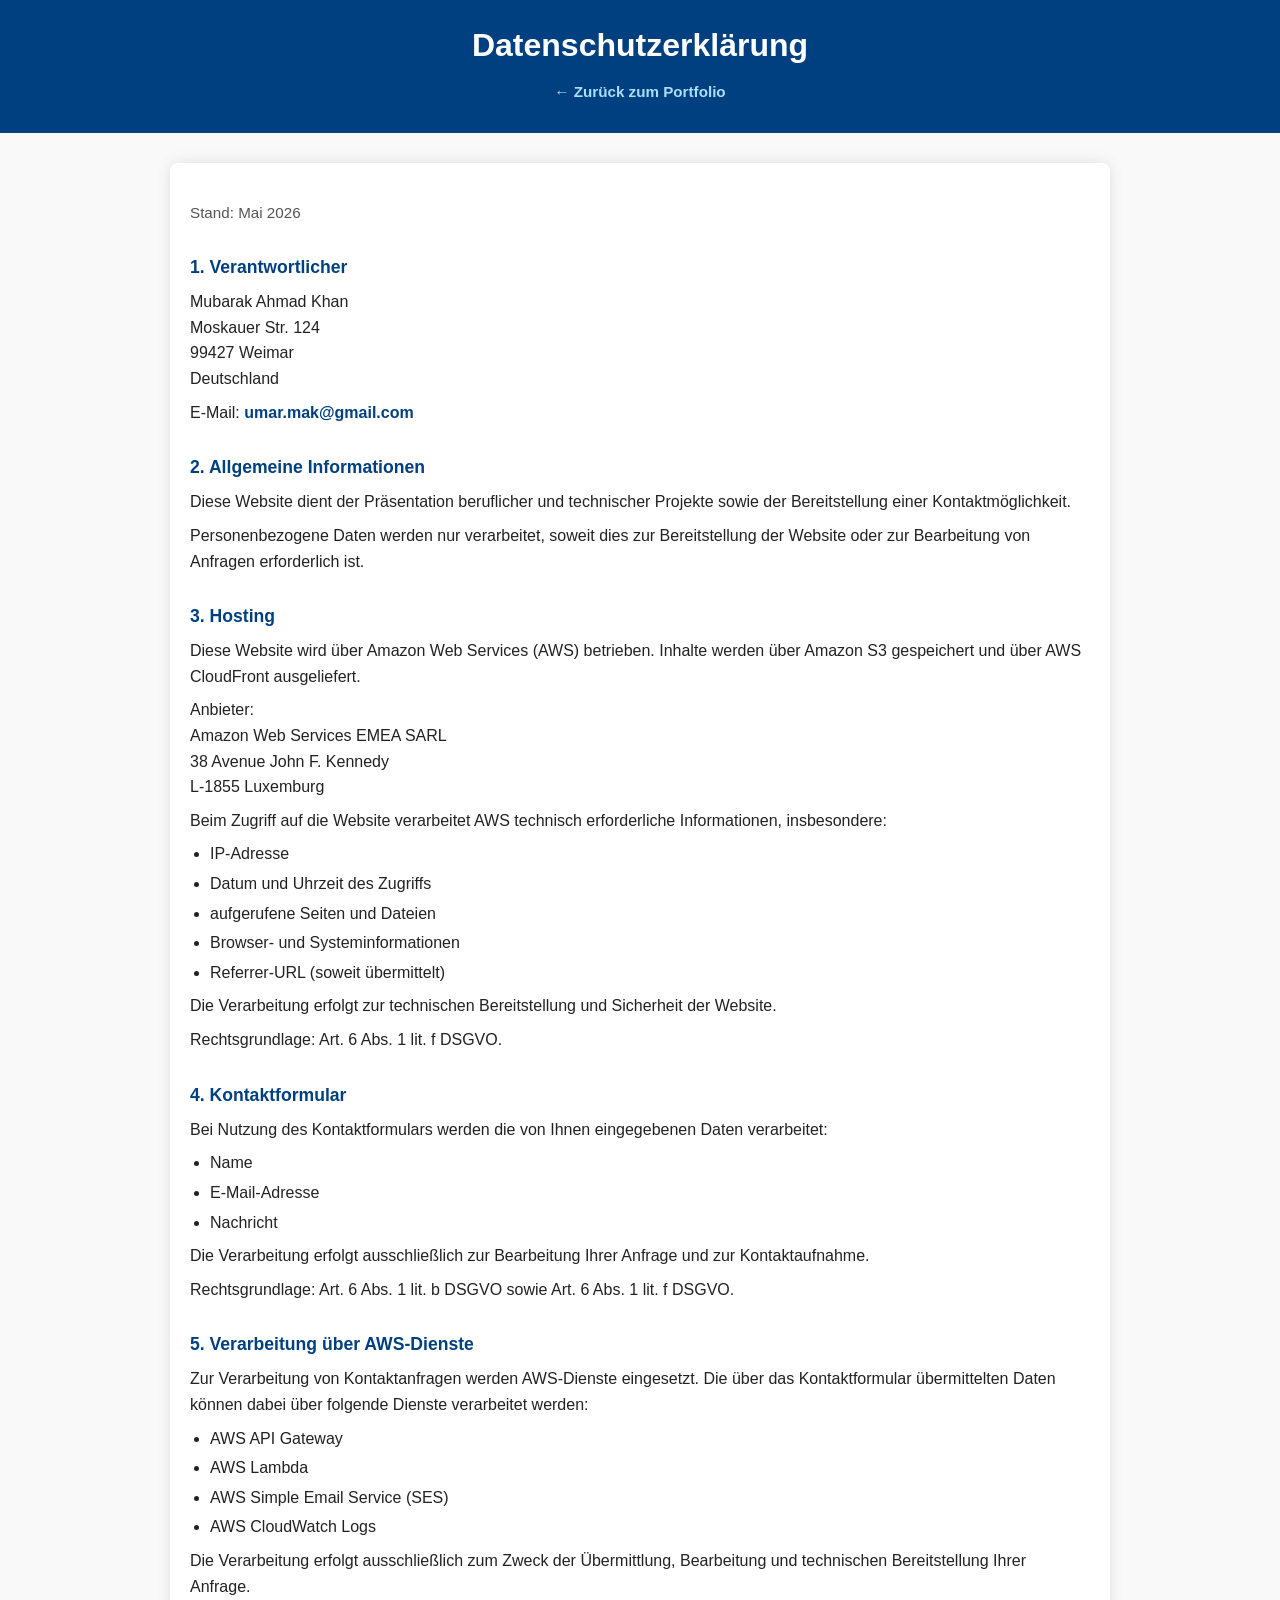
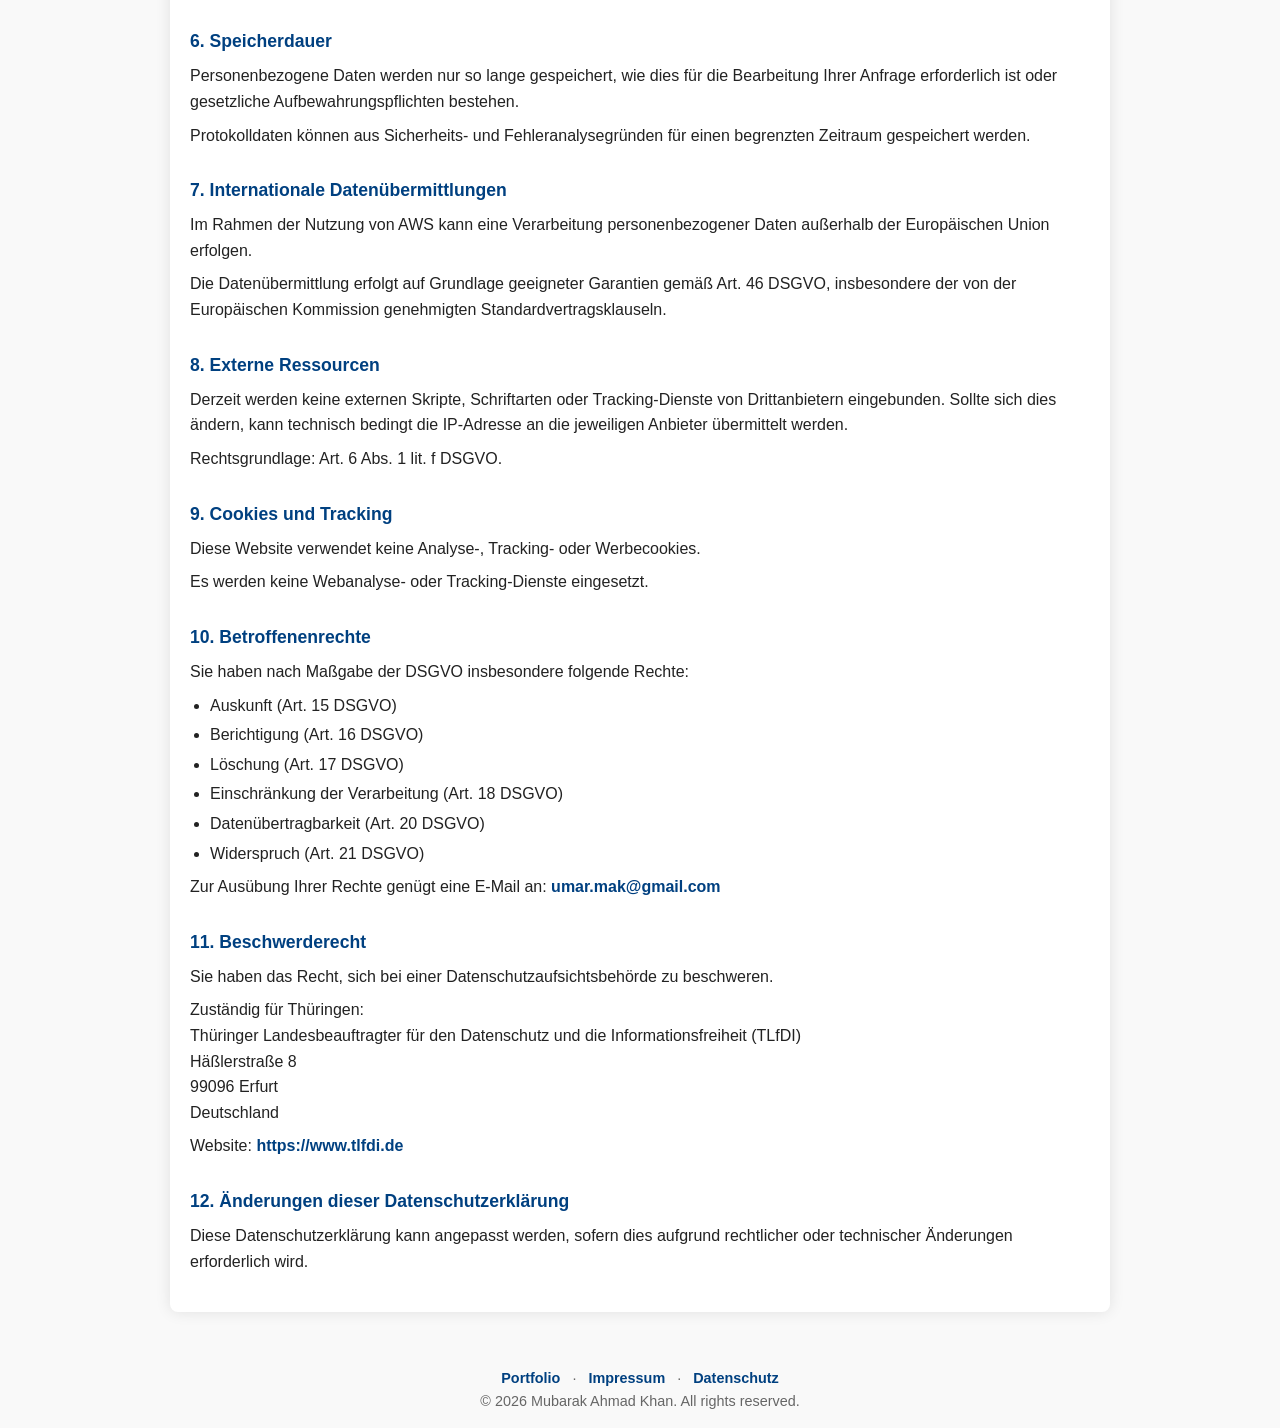
==== site-content/datenschutz.html @ 5f9b1f6d "Updated portfolio, impressum, datenschutz" ====
<!DOCTYPE html>
<html lang="de">

<head>
  <meta charset="UTF-8" />
  <meta name="viewport" content="width=device-width, initial-scale=1" />
  <title>Datenschutzerklärung | Mubarak Ahmad Khan</title>
  <style>
    body {
      margin: 0;
      padding: 0;
      font-family: 'Segoe UI', Tahoma, Geneva, Verdana, sans-serif;
      background: #f9f9f9;
      color: #222;
      line-height: 1.6;
    }

    header {
      background: #004080;
      color: white;
      padding: 20px;
      text-align: center;
    }

    header h1 {
      margin: 0;
      font-size: 2rem;
    }

    header a {
      color: #aaddff;
      text-decoration: none;
      font-size: 0.95rem;
    }

    header a:hover {
      text-decoration: underline;
    }

    main {
      max-width: 900px;
      margin: 30px auto;
      padding: 30px 20px;
      background: white;
      box-shadow: 0 0 15px rgba(0, 0, 0, 0.1);
      border-radius: 8px;
    }

    h2 {
      color: #004080;
      border-bottom: 2px solid #004080;
      padding-bottom: 6px;
      margin-top: 0;
    }

    h3 {
      color: #004080;
      margin-top: 28px;
      margin-bottom: 8px;
      font-size: 1.1rem;
    }

    p {
      margin: 8px 0;
    }

    ul {
      padding-left: 20px;
      margin: 8px 0;
    }

    li {
      margin-bottom: 4px;
    }

    a {
      color: #004080;
      text-decoration: none;
      font-weight: 600;
    }

    a:hover {
      text-decoration: underline;
    }

    .meta {
      color: #555;
      font-size: 0.95rem;
      margin-bottom: 24px;
    }

    footer {
      text-align: center;
      padding: 15px;
      color: #666;
      font-size: 0.9rem;
      margin-top: 40px;
    }

    footer a {
      color: #004080;
      text-decoration: none;
      margin: 0 8px;
    }

    footer a:hover {
      text-decoration: underline;
    }
  </style>
</head>

<body>
  <header>
    <h1>Datenschutzerklärung</h1>
    <p><a href="index.html">&larr; Zurück zum Portfolio</a></p>
  </header>

  <main>
    <p class="meta">Stand: Mai 2026</p>

    <h3>1. Verantwortlicher</h3>
    <p>
      Mubarak Ahmad Khan<br />
      Moskauer Str. 124<br />
      99427 Weimar<br />
      Deutschland
    </p>
    <p>E-Mail: <a href="mailto:umar.mak@gmail.com">umar.mak@gmail.com</a></p>

    <h3>2. Allgemeine Informationen</h3>
    <p>
      Diese Website dient der Präsentation beruflicher und technischer Projekte sowie der Bereitstellung einer
      Kontaktmöglichkeit.
    </p>
    <p>
      Personenbezogene Daten werden nur verarbeitet, soweit dies zur Bereitstellung der Website oder zur Bearbeitung von
      Anfragen erforderlich ist.
    </p>

    <h3>3. Hosting</h3>
    <p>
      Diese Website wird über Amazon Web Services (AWS) betrieben. Inhalte werden über Amazon S3 gespeichert und über
      AWS CloudFront ausgeliefert.
    </p>
    <p>
      Anbieter:<br />
      Amazon Web Services EMEA SARL<br />
      38 Avenue John F. Kennedy<br />
      L-1855 Luxemburg
    </p>
    <p>Beim Zugriff auf die Website verarbeitet AWS technisch erforderliche Informationen, insbesondere:</p>
    <ul>
      <li>IP-Adresse</li>
      <li>Datum und Uhrzeit des Zugriffs</li>
      <li>aufgerufene Seiten und Dateien</li>
      <li>Browser- und Systeminformationen</li>
      <li>Referrer-URL (soweit übermittelt)</li>
    </ul>
    <p>Die Verarbeitung erfolgt zur technischen Bereitstellung und Sicherheit der Website.</p>
    <p>Rechtsgrundlage: Art. 6 Abs. 1 lit. f DSGVO.</p>

    <h3>4. Kontaktformular</h3>
    <p>Bei Nutzung des Kontaktformulars werden die von Ihnen eingegebenen Daten verarbeitet:</p>
    <ul>
      <li>Name</li>
      <li>E-Mail-Adresse</li>
      <li>Nachricht</li>
    </ul>
    <p>
      Die Verarbeitung erfolgt ausschließlich zur Bearbeitung Ihrer Anfrage und zur Kontaktaufnahme.
    </p>
    <p>Rechtsgrundlage: Art. 6 Abs. 1 lit. b DSGVO sowie Art. 6 Abs. 1 lit. f DSGVO.</p>

    <h3>5. Verarbeitung über AWS-Dienste</h3>
    <p>
      Zur Verarbeitung von Kontaktanfragen werden AWS-Dienste eingesetzt. Die über das Kontaktformular übermittelten
      Daten können dabei über folgende Dienste verarbeitet werden:
    </p>
    <ul>
      <li>AWS API Gateway</li>
      <li>AWS Lambda</li>
      <li>AWS Simple Email Service (SES)</li>
      <li>AWS CloudWatch Logs</li>
    </ul>
    <p>
      Die Verarbeitung erfolgt ausschließlich zum Zweck der Übermittlung, Bearbeitung und technischen Bereitstellung
      Ihrer Anfrage.
    </p>

    <h3>6. Speicherdauer</h3>
    <p>
      Personenbezogene Daten werden nur so lange gespeichert, wie dies für die Bearbeitung Ihrer Anfrage erforderlich
      ist oder gesetzliche Aufbewahrungspflichten bestehen.
    </p>
    <p>
      Protokolldaten können aus Sicherheits- und Fehleranalysegründen für einen begrenzten Zeitraum gespeichert werden.
    </p>

    <h3>7. Internationale Datenübermittlungen</h3>
    <p>
      Im Rahmen der Nutzung von AWS kann eine Verarbeitung personenbezogener Daten außerhalb der Europäischen Union
      erfolgen.
    </p>
    <p>
      Die Datenübermittlung erfolgt auf Grundlage geeigneter Garantien gemäß Art. 46 DSGVO, insbesondere der von der
      Europäischen Kommission genehmigten Standardvertragsklauseln.
    </p>

    <h3>8. Externe Ressourcen</h3>
    <p>
      Derzeit werden keine externen Skripte, Schriftarten oder Tracking-Dienste von Drittanbietern eingebunden. Sollte
      sich dies ändern, kann technisch bedingt die IP-Adresse an die jeweiligen Anbieter übermittelt werden.
    </p>
    <p>Rechtsgrundlage: Art. 6 Abs. 1 lit. f DSGVO.</p>

    <h3>9. Cookies und Tracking</h3>
    <p>Diese Website verwendet keine Analyse-, Tracking- oder Werbecookies.</p>
    <p>Es werden keine Webanalyse- oder Tracking-Dienste eingesetzt.</p>

    <h3>10. Betroffenenrechte</h3>
    <p>Sie haben nach Maßgabe der DSGVO insbesondere folgende Rechte:</p>
    <ul>
      <li>Auskunft (Art. 15 DSGVO)</li>
      <li>Berichtigung (Art. 16 DSGVO)</li>
      <li>Löschung (Art. 17 DSGVO)</li>
      <li>Einschränkung der Verarbeitung (Art. 18 DSGVO)</li>
      <li>Datenübertragbarkeit (Art. 20 DSGVO)</li>
      <li>Widerspruch (Art. 21 DSGVO)</li>
    </ul>
    <p>
      Zur Ausübung Ihrer Rechte genügt eine E-Mail an:
      <a href="mailto:umar.mak@gmail.com">umar.mak@gmail.com</a>
    </p>

    <h3>11. Beschwerderecht</h3>
    <p>Sie haben das Recht, sich bei einer Datenschutzaufsichtsbehörde zu beschweren.</p>
    <p>
      Zuständig für Thüringen:<br />
      Thüringer Landesbeauftragter für den Datenschutz und die Informationsfreiheit (TLfDI)<br />
      Häßlerstraße 8<br />
      99096 Erfurt<br />
      Deutschland
    </p>
    <p>Website: <a href="https://www.tlfdi.de" target="_blank" rel="noopener noreferrer">https://www.tlfdi.de</a></p>

    <h3>12. Änderungen dieser Datenschutzerklärung</h3>
    <p>
      Diese Datenschutzerklärung kann angepasst werden, sofern dies aufgrund rechtlicher oder technischer Änderungen
      erforderlich wird.
    </p>
  </main>

  <footer>
    <a href="index.html">Portfolio</a>
    &middot;
    <a href="impressum.html">Impressum</a>
    &middot;
    <a href="datenschutz.html">Datenschutz</a>
    <br />
    &copy; 2026 Mubarak Ahmad Khan. All rights reserved.
  </footer>
</body>

</html>
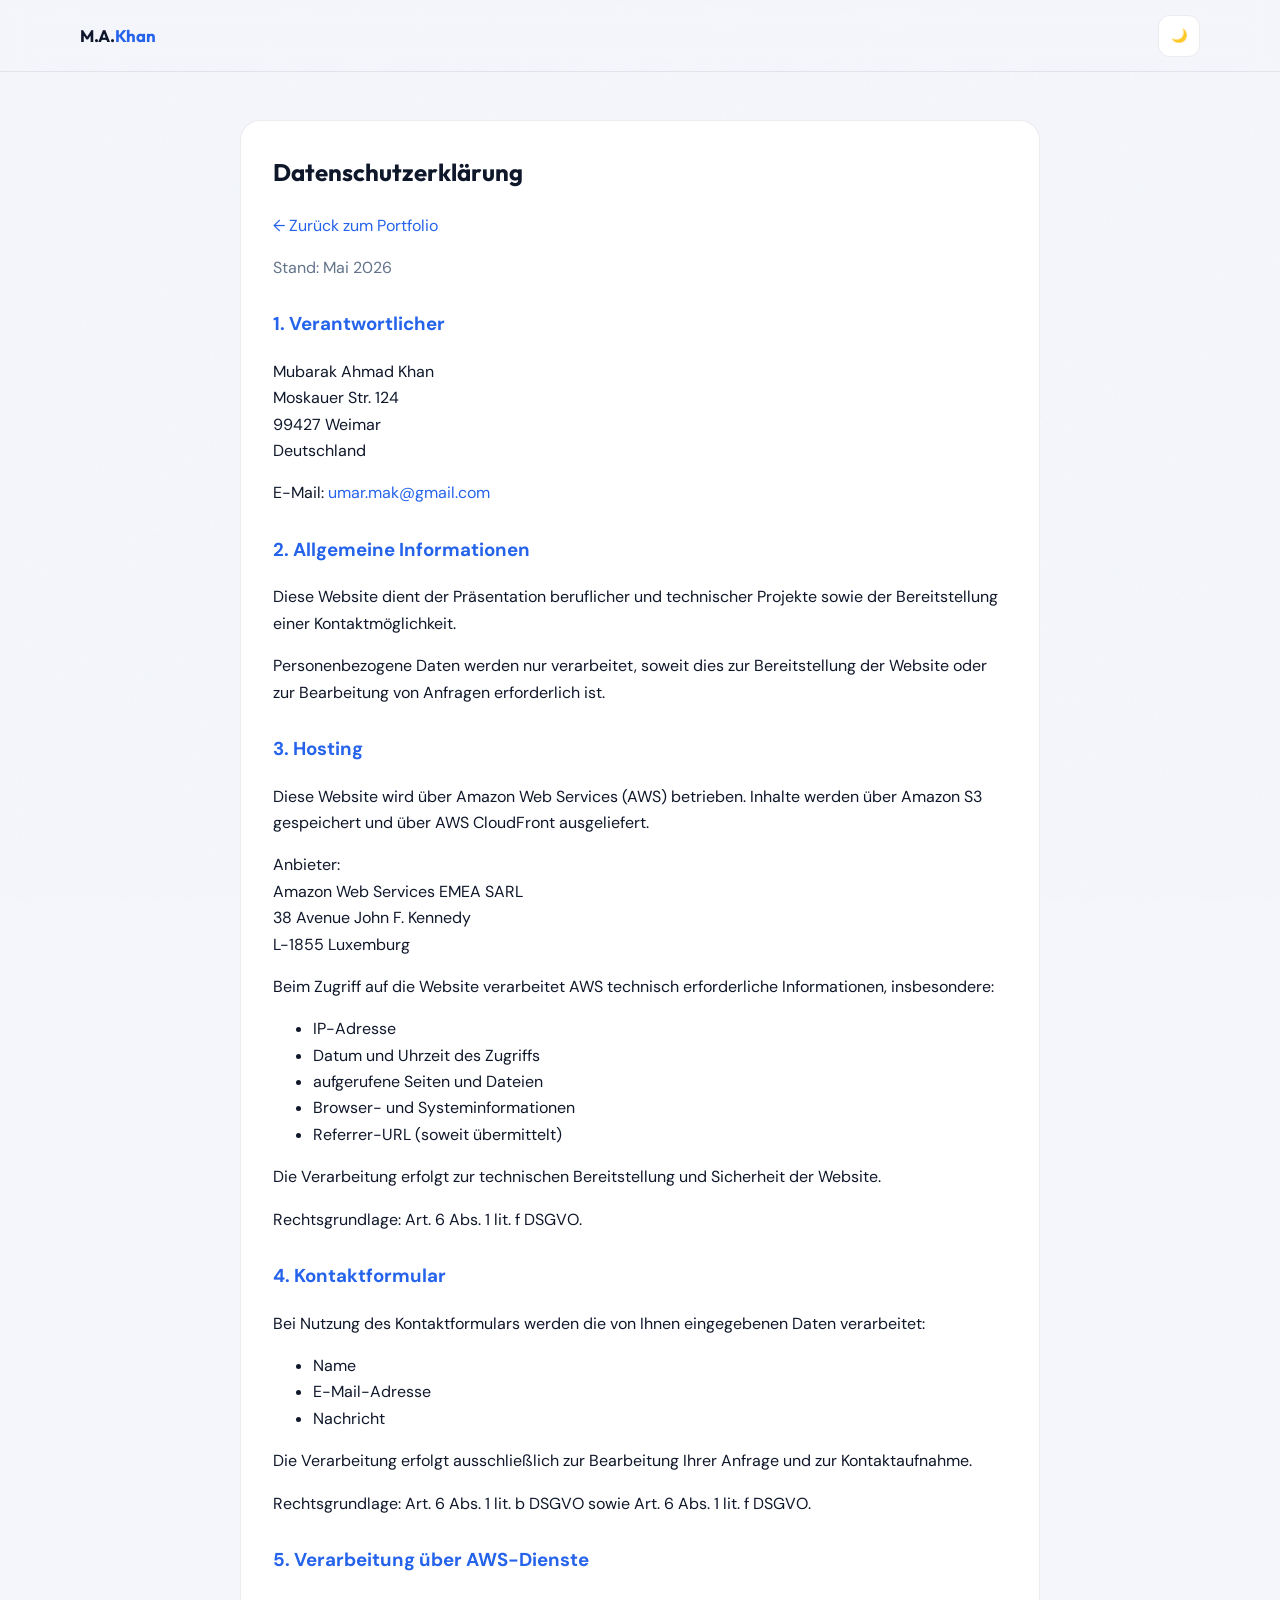
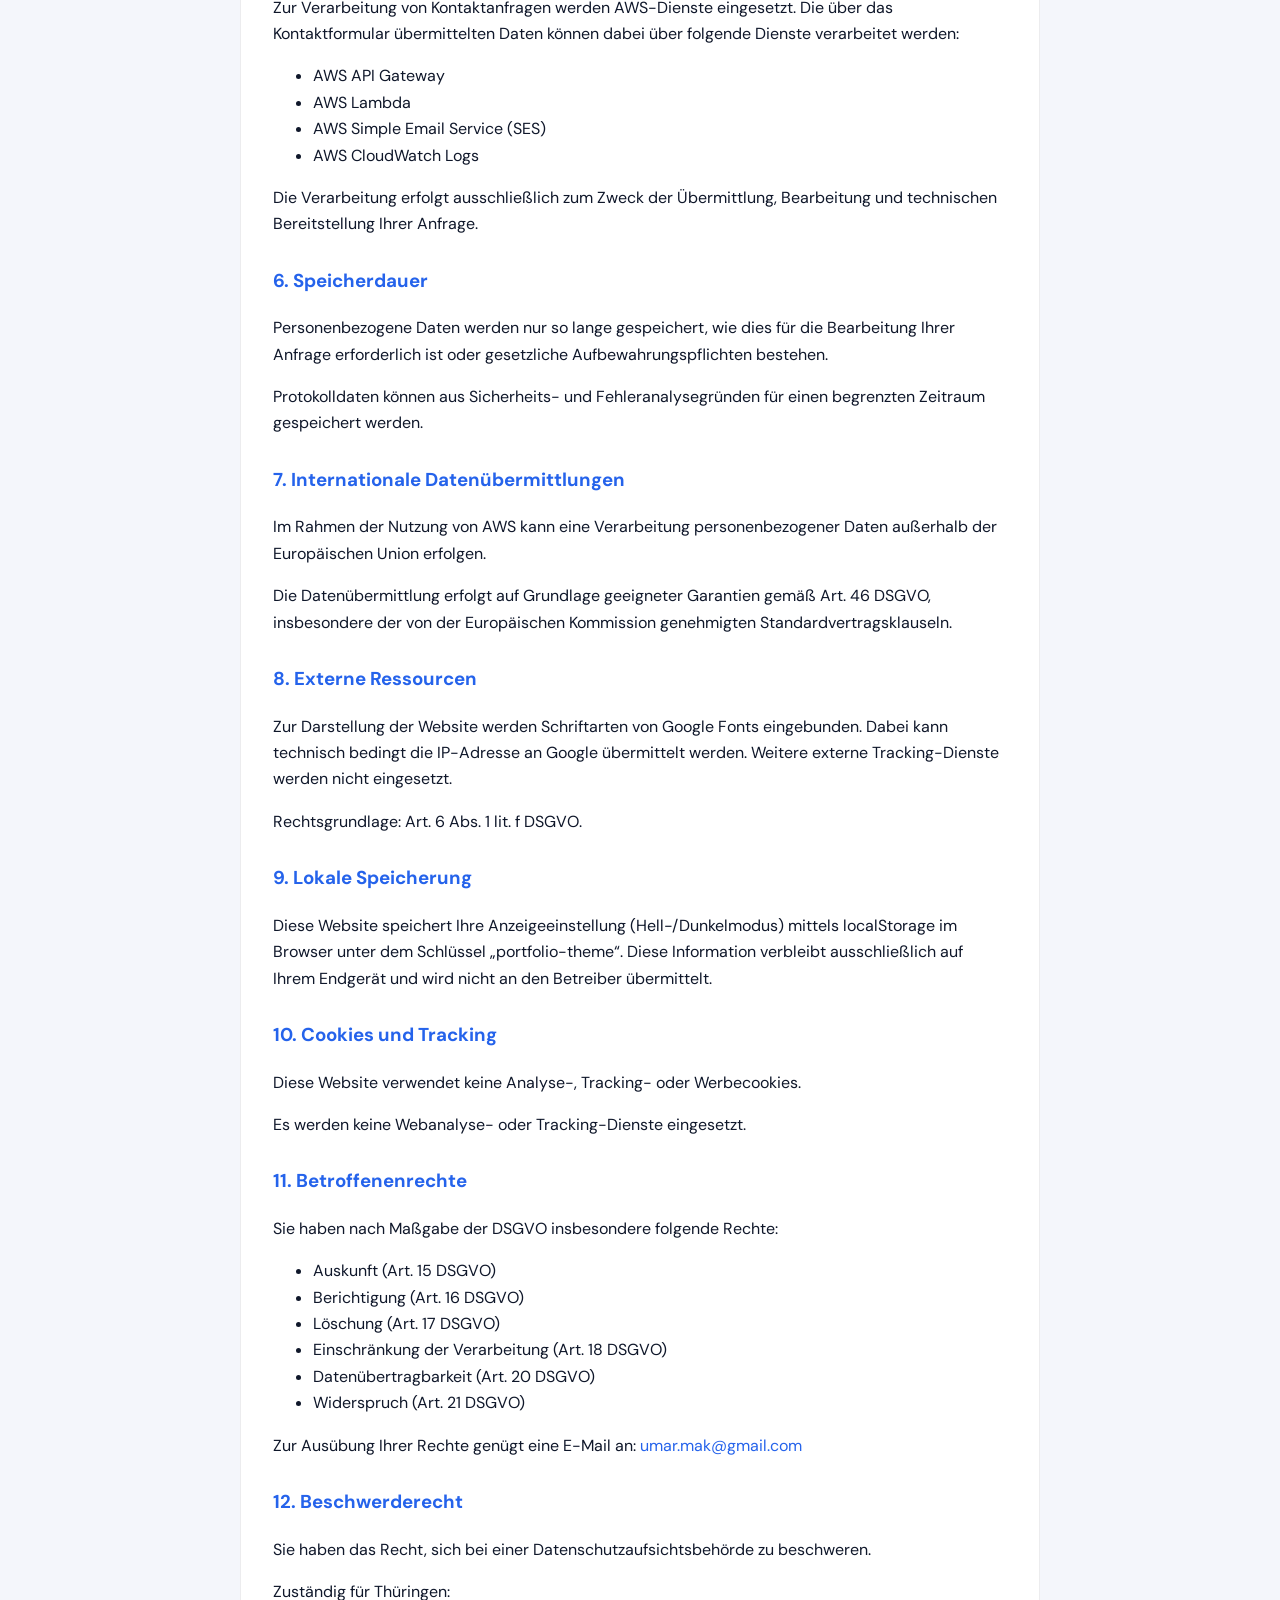
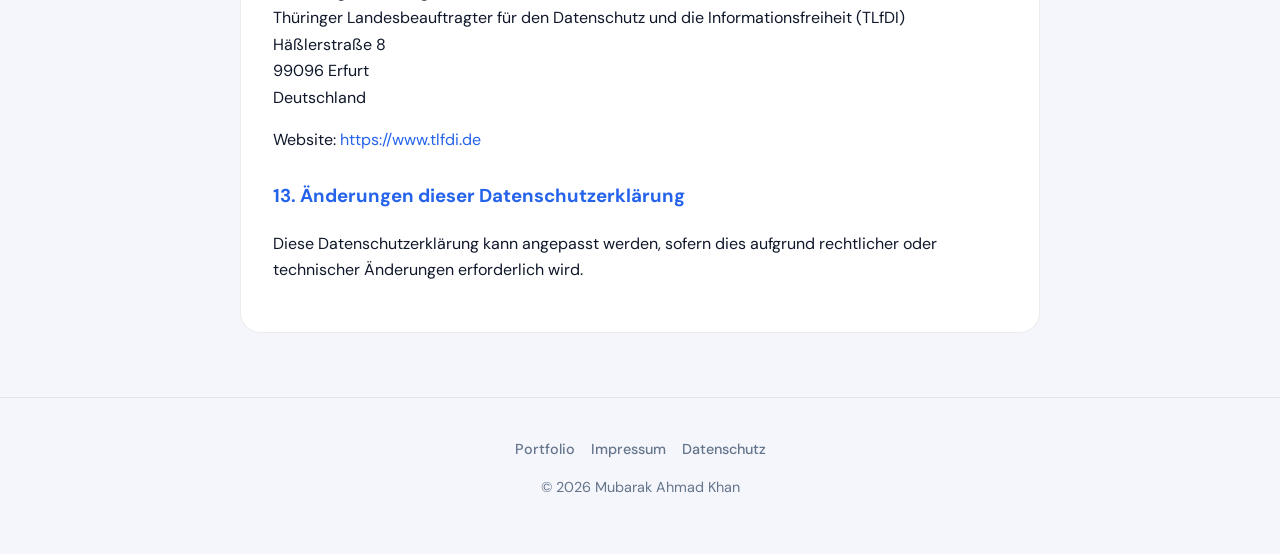
==== commit 96b1f95f: "updated site content" ====
--- a/site-content/datenschutz.html
+++ b/site-content/datenschutz.html
@@ -1,264 +1,190 @@
 <!DOCTYPE html>
-<html lang="de">
+<html lang="de" data-theme="light">
 
 <head>
   <meta charset="UTF-8" />
   <meta name="viewport" content="width=device-width, initial-scale=1" />
   <title>Datenschutzerklärung | Mubarak Ahmad Khan</title>
-  <style>
-    body {
-      margin: 0;
-      padding: 0;
-      font-family: 'Segoe UI', Tahoma, Geneva, Verdana, sans-serif;
-      background: #f9f9f9;
-      color: #222;
-      line-height: 1.6;
-    }
-
-    header {
-      background: #004080;
-      color: white;
-      padding: 20px;
-      text-align: center;
-    }
-
-    header h1 {
-      margin: 0;
-      font-size: 2rem;
-    }
-
-    header a {
-      color: #aaddff;
-      text-decoration: none;
-      font-size: 0.95rem;
-    }
-
-    header a:hover {
-      text-decoration: underline;
-    }
-
-    main {
-      max-width: 900px;
-      margin: 30px auto;
-      padding: 30px 20px;
-      background: white;
-      box-shadow: 0 0 15px rgba(0, 0, 0, 0.1);
-      border-radius: 8px;
-    }
-
-    h2 {
-      color: #004080;
-      border-bottom: 2px solid #004080;
-      padding-bottom: 6px;
-      margin-top: 0;
-    }
-
-    h3 {
-      color: #004080;
-      margin-top: 28px;
-      margin-bottom: 8px;
-      font-size: 1.1rem;
-    }
-
-    p {
-      margin: 8px 0;
-    }
-
-    ul {
-      padding-left: 20px;
-      margin: 8px 0;
-    }
-
-    li {
-      margin-bottom: 4px;
-    }
-
-    a {
-      color: #004080;
-      text-decoration: none;
-      font-weight: 600;
-    }
-
-    a:hover {
-      text-decoration: underline;
-    }
-
-    .meta {
-      color: #555;
-      font-size: 0.95rem;
-      margin-bottom: 24px;
-    }
-
-    footer {
-      text-align: center;
-      padding: 15px;
-      color: #666;
-      font-size: 0.9rem;
-      margin-top: 40px;
-    }
-
-    footer a {
-      color: #004080;
-      text-decoration: none;
-      margin: 0 8px;
-    }
-
-    footer a:hover {
-      text-decoration: underline;
-    }
-  </style>
+  <link rel="preconnect" href="https://fonts.googleapis.com" />
+  <link rel="preconnect" href="https://fonts.gstatic.com" crossorigin />
+  <link
+    href="https://fonts.googleapis.com/css2?family=DM+Sans:wght@400;500;600;700&family=Outfit:wght@600;700&display=swap"
+    rel="stylesheet" />
+  <link rel="stylesheet" href="css/styles.css" />
+  <script>
+    (function () {
+      var t = localStorage.getItem("portfolio-theme");
+      if (t === "light" || t === "dark") document.documentElement.setAttribute("data-theme", t);
+      else if (window.matchMedia("(prefers-color-scheme: dark)").matches) document.documentElement.setAttribute("data-theme", "dark");
+    })();
+  </script>
 </head>
 
-<body>
-  <header>
-    <h1>Datenschutzerklärung</h1>
-    <p><a href="index.html">&larr; Zurück zum Portfolio</a></p>
-  </header>
+<body class="legal-page">
+  <nav class="nav" aria-label="Navigation">
+    <div class="container nav__inner">
+      <a href="index.html" class="nav__brand">M.A.<span>Khan</span></a>
+      <div class="nav__actions">
+        <button type="button" class="btn-icon" id="themeToggle" aria-label="Toggle dark mode">🌙</button>
+      </div>
+    </div>
+  </nav>
 
-  <main>
-    <p class="meta">Stand: Mai 2026</p>
+  <main class="container">
+    <article class="legal-content reveal visible">
+      <h1>Datenschutzerklärung</h1>
+      <p><a href="index.html">&larr; Zurück zum Portfolio</a></p>
+      <p class="meta" style="color: var(--text-muted);">Stand: Mai 2026</p>
 
-    <h3>1. Verantwortlicher</h3>
-    <p>
-      Mubarak Ahmad Khan<br />
-      Moskauer Str. 124<br />
-      99427 Weimar<br />
-      Deutschland
-    </p>
-    <p>E-Mail: <a href="mailto:umar.mak@gmail.com">umar.mak@gmail.com</a></p>
+      <h3>1. Verantwortlicher</h3>
+      <p>
+        Mubarak Ahmad Khan<br />
+        Moskauer Str. 124<br />
+        99427 Weimar<br />
+        Deutschland
+      </p>
+      <p>E-Mail: <a href="mailto:umar.mak@gmail.com">umar.mak@gmail.com</a></p>
 
-    <h3>2. Allgemeine Informationen</h3>
-    <p>
-      Diese Website dient der Präsentation beruflicher und technischer Projekte sowie der Bereitstellung einer
-      Kontaktmöglichkeit.
-    </p>
-    <p>
-      Personenbezogene Daten werden nur verarbeitet, soweit dies zur Bereitstellung der Website oder zur Bearbeitung von
-      Anfragen erforderlich ist.
-    </p>
+      <h3>2. Allgemeine Informationen</h3>
+      <p>
+        Diese Website dient der Präsentation beruflicher und technischer Projekte sowie der Bereitstellung einer
+        Kontaktmöglichkeit.
+      </p>
+      <p>
+        Personenbezogene Daten werden nur verarbeitet, soweit dies zur Bereitstellung der Website oder zur Bearbeitung
+        von Anfragen erforderlich ist.
+      </p>
 
-    <h3>3. Hosting</h3>
-    <p>
-      Diese Website wird über Amazon Web Services (AWS) betrieben. Inhalte werden über Amazon S3 gespeichert und über
-      AWS CloudFront ausgeliefert.
-    </p>
-    <p>
-      Anbieter:<br />
-      Amazon Web Services EMEA SARL<br />
-      38 Avenue John F. Kennedy<br />
-      L-1855 Luxemburg
-    </p>
-    <p>Beim Zugriff auf die Website verarbeitet AWS technisch erforderliche Informationen, insbesondere:</p>
-    <ul>
-      <li>IP-Adresse</li>
-      <li>Datum und Uhrzeit des Zugriffs</li>
-      <li>aufgerufene Seiten und Dateien</li>
-      <li>Browser- und Systeminformationen</li>
-      <li>Referrer-URL (soweit übermittelt)</li>
-    </ul>
-    <p>Die Verarbeitung erfolgt zur technischen Bereitstellung und Sicherheit der Website.</p>
-    <p>Rechtsgrundlage: Art. 6 Abs. 1 lit. f DSGVO.</p>
+      <h3>3. Hosting</h3>
+      <p>
+        Diese Website wird über Amazon Web Services (AWS) betrieben. Inhalte werden über Amazon S3 gespeichert und über
+        AWS CloudFront ausgeliefert.
+      </p>
+      <p>
+        Anbieter:<br />
+        Amazon Web Services EMEA SARL<br />
+        38 Avenue John F. Kennedy<br />
+        L-1855 Luxemburg
+      </p>
+      <p>Beim Zugriff auf die Website verarbeitet AWS technisch erforderliche Informationen, insbesondere:</p>
+      <ul>
+        <li>IP-Adresse</li>
+        <li>Datum und Uhrzeit des Zugriffs</li>
+        <li>aufgerufene Seiten und Dateien</li>
+        <li>Browser- und Systeminformationen</li>
+        <li>Referrer-URL (soweit übermittelt)</li>
+      </ul>
+      <p>Die Verarbeitung erfolgt zur technischen Bereitstellung und Sicherheit der Website.</p>
+      <p>Rechtsgrundlage: Art. 6 Abs. 1 lit. f DSGVO.</p>
 
-    <h3>4. Kontaktformular</h3>
-    <p>Bei Nutzung des Kontaktformulars werden die von Ihnen eingegebenen Daten verarbeitet:</p>
-    <ul>
-      <li>Name</li>
-      <li>E-Mail-Adresse</li>
-      <li>Nachricht</li>
-    </ul>
-    <p>
-      Die Verarbeitung erfolgt ausschließlich zur Bearbeitung Ihrer Anfrage und zur Kontaktaufnahme.
-    </p>
-    <p>Rechtsgrundlage: Art. 6 Abs. 1 lit. b DSGVO sowie Art. 6 Abs. 1 lit. f DSGVO.</p>
+      <h3>4. Kontaktformular</h3>
+      <p>Bei Nutzung des Kontaktformulars werden die von Ihnen eingegebenen Daten verarbeitet:</p>
+      <ul>
+        <li>Name</li>
+        <li>E-Mail-Adresse</li>
+        <li>Nachricht</li>
+      </ul>
+      <p>Die Verarbeitung erfolgt ausschließlich zur Bearbeitung Ihrer Anfrage und zur Kontaktaufnahme.</p>
+      <p>Rechtsgrundlage: Art. 6 Abs. 1 lit. b DSGVO sowie Art. 6 Abs. 1 lit. f DSGVO.</p>
 
-    <h3>5. Verarbeitung über AWS-Dienste</h3>
-    <p>
-      Zur Verarbeitung von Kontaktanfragen werden AWS-Dienste eingesetzt. Die über das Kontaktformular übermittelten
-      Daten können dabei über folgende Dienste verarbeitet werden:
-    </p>
-    <ul>
-      <li>AWS API Gateway</li>
-      <li>AWS Lambda</li>
-      <li>AWS Simple Email Service (SES)</li>
-      <li>AWS CloudWatch Logs</li>
-    </ul>
-    <p>
-      Die Verarbeitung erfolgt ausschließlich zum Zweck der Übermittlung, Bearbeitung und technischen Bereitstellung
-      Ihrer Anfrage.
-    </p>
+      <h3>5. Verarbeitung über AWS-Dienste</h3>
+      <p>
+        Zur Verarbeitung von Kontaktanfragen werden AWS-Dienste eingesetzt. Die über das Kontaktformular übermittelten
+        Daten können dabei über folgende Dienste verarbeitet werden:
+      </p>
+      <ul>
+        <li>AWS API Gateway</li>
+        <li>AWS Lambda</li>
+        <li>AWS Simple Email Service (SES)</li>
+        <li>AWS CloudWatch Logs</li>
+      </ul>
+      <p>
+        Die Verarbeitung erfolgt ausschließlich zum Zweck der Übermittlung, Bearbeitung und technischen Bereitstellung
+        Ihrer Anfrage.
+      </p>
 
-    <h3>6. Speicherdauer</h3>
-    <p>
-      Personenbezogene Daten werden nur so lange gespeichert, wie dies für die Bearbeitung Ihrer Anfrage erforderlich
-      ist oder gesetzliche Aufbewahrungspflichten bestehen.
-    </p>
-    <p>
-      Protokolldaten können aus Sicherheits- und Fehleranalysegründen für einen begrenzten Zeitraum gespeichert werden.
-    </p>
+      <h3>6. Speicherdauer</h3>
+      <p>
+        Personenbezogene Daten werden nur so lange gespeichert, wie dies für die Bearbeitung Ihrer Anfrage erforderlich
+        ist oder gesetzliche Aufbewahrungspflichten bestehen.
+      </p>
+      <p>
+        Protokolldaten können aus Sicherheits- und Fehleranalysegründen für einen begrenzten Zeitraum gespeichert werden.
+      </p>
 
-    <h3>7. Internationale Datenübermittlungen</h3>
-    <p>
-      Im Rahmen der Nutzung von AWS kann eine Verarbeitung personenbezogener Daten außerhalb der Europäischen Union
-      erfolgen.
-    </p>
-    <p>
-      Die Datenübermittlung erfolgt auf Grundlage geeigneter Garantien gemäß Art. 46 DSGVO, insbesondere der von der
-      Europäischen Kommission genehmigten Standardvertragsklauseln.
-    </p>
+      <h3>7. Internationale Datenübermittlungen</h3>
+      <p>
+        Im Rahmen der Nutzung von AWS kann eine Verarbeitung personenbezogener Daten außerhalb der Europäischen Union
+        erfolgen.
+      </p>
+      <p>
+        Die Datenübermittlung erfolgt auf Grundlage geeigneter Garantien gemäß Art. 46 DSGVO, insbesondere der von der
+        Europäischen Kommission genehmigten Standardvertragsklauseln.
+      </p>
 
-    <h3>8. Externe Ressourcen</h3>
-    <p>
-      Derzeit werden keine externen Skripte, Schriftarten oder Tracking-Dienste von Drittanbietern eingebunden. Sollte
-      sich dies ändern, kann technisch bedingt die IP-Adresse an die jeweiligen Anbieter übermittelt werden.
-    </p>
-    <p>Rechtsgrundlage: Art. 6 Abs. 1 lit. f DSGVO.</p>
+      <h3>8. Externe Ressourcen</h3>
+      <p>
+        Zur Darstellung der Website werden Schriftarten von Google Fonts eingebunden. Dabei kann technisch bedingt die
+        IP-Adresse an Google übermittelt werden. Weitere externe Tracking-Dienste werden nicht eingesetzt.
+      </p>
+      <p>Rechtsgrundlage: Art. 6 Abs. 1 lit. f DSGVO.</p>
 
-    <h3>9. Cookies und Tracking</h3>
-    <p>Diese Website verwendet keine Analyse-, Tracking- oder Werbecookies.</p>
-    <p>Es werden keine Webanalyse- oder Tracking-Dienste eingesetzt.</p>
+      <h3>9. Lokale Speicherung</h3>
+      <p>
+        Diese Website speichert Ihre Anzeigeeinstellung (Hell-/Dunkelmodus) mittels localStorage im Browser unter dem
+        Schlüssel „portfolio-theme“. Diese Information verbleibt ausschließlich auf Ihrem Endgerät und wird nicht an den
+        Betreiber übermittelt.
+      </p>
 
-    <h3>10. Betroffenenrechte</h3>
-    <p>Sie haben nach Maßgabe der DSGVO insbesondere folgende Rechte:</p>
-    <ul>
-      <li>Auskunft (Art. 15 DSGVO)</li>
-      <li>Berichtigung (Art. 16 DSGVO)</li>
-      <li>Löschung (Art. 17 DSGVO)</li>
-      <li>Einschränkung der Verarbeitung (Art. 18 DSGVO)</li>
-      <li>Datenübertragbarkeit (Art. 20 DSGVO)</li>
-      <li>Widerspruch (Art. 21 DSGVO)</li>
-    </ul>
-    <p>
-      Zur Ausübung Ihrer Rechte genügt eine E-Mail an:
-      <a href="mailto:umar.mak@gmail.com">umar.mak@gmail.com</a>
-    </p>
+      <h3>10. Cookies und Tracking</h3>
+      <p>Diese Website verwendet keine Analyse-, Tracking- oder Werbecookies.</p>
+      <p>Es werden keine Webanalyse- oder Tracking-Dienste eingesetzt.</p>
 
-    <h3>11. Beschwerderecht</h3>
-    <p>Sie haben das Recht, sich bei einer Datenschutzaufsichtsbehörde zu beschweren.</p>
-    <p>
-      Zuständig für Thüringen:<br />
-      Thüringer Landesbeauftragter für den Datenschutz und die Informationsfreiheit (TLfDI)<br />
-      Häßlerstraße 8<br />
-      99096 Erfurt<br />
-      Deutschland
-    </p>
-    <p>Website: <a href="https://www.tlfdi.de" target="_blank" rel="noopener noreferrer">https://www.tlfdi.de</a></p>
+      <h3>11. Betroffenenrechte</h3>
+      <p>Sie haben nach Maßgabe der DSGVO insbesondere folgende Rechte:</p>
+      <ul>
+        <li>Auskunft (Art. 15 DSGVO)</li>
+        <li>Berichtigung (Art. 16 DSGVO)</li>
+        <li>Löschung (Art. 17 DSGVO)</li>
+        <li>Einschränkung der Verarbeitung (Art. 18 DSGVO)</li>
+        <li>Datenübertragbarkeit (Art. 20 DSGVO)</li>
+        <li>Widerspruch (Art. 21 DSGVO)</li>
+      </ul>
+      <p>
+        Zur Ausübung Ihrer Rechte genügt eine E-Mail an:
+        <a href="mailto:umar.mak@gmail.com">umar.mak@gmail.com</a>
+      </p>
 
-    <h3>12. Änderungen dieser Datenschutzerklärung</h3>
-    <p>
-      Diese Datenschutzerklärung kann angepasst werden, sofern dies aufgrund rechtlicher oder technischer Änderungen
-      erforderlich wird.
-    </p>
+      <h3>12. Beschwerderecht</h3>
+      <p>Sie haben das Recht, sich bei einer Datenschutzaufsichtsbehörde zu beschweren.</p>
+      <p>
+        Zuständig für Thüringen:<br />
+        Thüringer Landesbeauftragter für den Datenschutz und die Informationsfreiheit (TLfDI)<br />
+        Häßlerstraße 8<br />
+        99096 Erfurt<br />
+        Deutschland
+      </p>
+      <p>Website: <a href="https://www.tlfdi.de" target="_blank" rel="noopener noreferrer">https://www.tlfdi.de</a></p>
+
+      <h3>13. Änderungen dieser Datenschutzerklärung</h3>
+      <p>
+        Diese Datenschutzerklärung kann angepasst werden, sofern dies aufgrund rechtlicher oder technischer Änderungen
+        erforderlich wird.
+      </p>
+    </article>
   </main>
 
-  <footer>
-    <a href="index.html">Portfolio</a>
-    &middot;
-    <a href="impressum.html">Impressum</a>
-    &middot;
-    <a href="datenschutz.html">Datenschutz</a>
-    <br />
-    &copy; 2026 Mubarak Ahmad Khan. All rights reserved.
+  <footer class="footer">
+    <div class="container">
+      <nav class="footer__links">
+        <a href="index.html">Portfolio</a>
+        <a href="impressum.html">Impressum</a>
+        <a href="datenschutz.html">Datenschutz</a>
+      </nav>
+      <p>&copy; 2026 Mubarak Ahmad Khan</p>
+    </div>
   </footer>
+  <script src="js/main.js" defer></script>
 </body>
 
 </html>
--- a/site-content/css/styles.css
+++ b/site-content/css/styles.css
@@ -0,0 +1,1185 @@
+/* Portfolio — Mubarak Ahmad Khan */
+
+:root {
+  --font-sans: "DM Sans", system-ui, -apple-system, sans-serif;
+  --font-display: "Outfit", var(--font-sans);
+  --font-mono: "JetBrains Mono", ui-monospace, monospace;
+
+  --bg: #f4f6fb;
+  --bg-elevated: #ffffff;
+  --bg-muted: #e8ecf4;
+  --text: #0f172a;
+  --text-muted: #64748b;
+  --text-soft: #94a3b8;
+  --border: rgba(15, 23, 42, 0.08);
+  --accent: #2563eb;
+  --accent-soft: #3b82f6;
+  --accent-glow: rgba(37, 99, 235, 0.25);
+  --gradient-hero: linear-gradient(135deg, #eff6ff 0%, #f8fafc 45%, #eef2ff 100%);
+  --gradient-accent: linear-gradient(135deg, #2563eb, #6366f1);
+  --shadow-sm: 0 1px 2px rgba(15, 23, 42, 0.06);
+  --shadow-md: 0 8px 30px rgba(15, 23, 42, 0.08);
+  --shadow-lg: 0 20px 50px rgba(15, 23, 42, 0.12);
+  --nav-height: 72px;
+  --radius: 14px;
+  --radius-lg: 20px;
+  --transition: 0.25s cubic-bezier(0.4, 0, 0.2, 1);
+}
+
+[data-theme="dark"] {
+  --bg: #0b1120;
+  --bg-elevated: #111827;
+  --bg-muted: #1e293b;
+  --text: #f1f5f9;
+  --text-muted: #94a3b8;
+  --text-soft: #64748b;
+  --border: rgba(148, 163, 184, 0.12);
+  --accent: #60a5fa;
+  --accent-soft: #93c5fd;
+  --accent-glow: rgba(96, 165, 250, 0.2);
+  --gradient-hero: linear-gradient(135deg, #0f172a 0%, #111827 50%, #0b1120 100%);
+  --shadow-sm: 0 1px 2px rgba(0, 0, 0, 0.3);
+  --shadow-md: 0 8px 30px rgba(0, 0, 0, 0.35);
+  --shadow-lg: 0 20px 50px rgba(0, 0, 0, 0.45);
+}
+
+*,
+*::before,
+*::after {
+  box-sizing: border-box;
+}
+
+html {
+  scroll-behavior: smooth;
+}
+
+@media (prefers-reduced-motion: reduce) {
+  html {
+    scroll-behavior: auto;
+  }
+
+  *,
+  *::before,
+  *::after {
+    animation-duration: 0.01ms !important;
+    animation-iteration-count: 1 !important;
+    transition-duration: 0.01ms !important;
+  }
+}
+
+body {
+  margin: 0;
+  font-family: var(--font-sans);
+  font-size: 1rem;
+  line-height: 1.65;
+  color: var(--text);
+  background: var(--bg);
+  -webkit-font-smoothing: antialiased;
+}
+
+body::before {
+  content: "";
+  position: fixed;
+  inset: 0;
+  pointer-events: none;
+  z-index: 0;
+  opacity: 0.35;
+  background-image: url("data:image/svg+xml,%3Csvg viewBox='0 0 256 256' xmlns='http://www.w3.org/2000/svg'%3E%3Cfilter id='n'%3E%3CfeTurbulence type='fractalNoise' baseFrequency='0.85' numOctaves='4' stitchTiles='stitch'/%3E%3C/filter%3E%3Crect width='100%25' height='100%25' filter='url(%23n)' opacity='0.04'/%3E%3C/svg%3E");
+}
+
+body > * {
+  position: relative;
+  z-index: 1;
+}
+
+img {
+  max-width: 100%;
+  height: auto;
+  display: block;
+}
+
+a {
+  color: var(--accent);
+  text-decoration: none;
+  transition: color var(--transition);
+}
+
+a:hover {
+  color: var(--accent-soft);
+}
+
+.container {
+  width: min(1120px, 100% - 2.5rem);
+  margin-inline: auto;
+}
+
+/* Navigation */
+.nav {
+  position: fixed;
+  top: 0;
+  left: 0;
+  right: 0;
+  z-index: 100;
+  height: var(--nav-height);
+  display: flex;
+  align-items: center;
+  background: color-mix(in srgb, var(--bg) 82%, transparent);
+  backdrop-filter: blur(14px);
+  -webkit-backdrop-filter: blur(14px);
+  border-bottom: 1px solid var(--border);
+  transition: box-shadow var(--transition), background var(--transition);
+}
+
+.nav.scrolled {
+  box-shadow: var(--shadow-sm);
+}
+
+.nav__inner {
+  display: flex;
+  align-items: center;
+  justify-content: space-between;
+  gap: 1rem;
+}
+
+.nav__brand {
+  font-family: var(--font-display);
+  font-weight: 700;
+  font-size: 1.05rem;
+  color: var(--text);
+  letter-spacing: -0.02em;
+}
+
+.nav__brand span {
+  color: var(--accent);
+}
+
+.nav__links {
+  display: flex;
+  align-items: center;
+  gap: 0.25rem;
+  list-style: none;
+  margin: 0;
+  padding: 0;
+}
+
+.nav__links a {
+  color: var(--text-muted);
+  font-size: 0.9rem;
+  font-weight: 500;
+  padding: 0.5rem 0.85rem;
+  border-radius: 999px;
+  transition: color var(--transition), background var(--transition);
+}
+
+.nav__links a:hover,
+.nav__links a.active {
+  color: var(--text);
+  background: var(--bg-muted);
+}
+
+.nav__actions {
+  display: flex;
+  align-items: center;
+  gap: 0.5rem;
+}
+
+.btn-icon {
+  display: inline-flex;
+  align-items: center;
+  justify-content: center;
+  width: 42px;
+  height: 42px;
+  border: 1px solid var(--border);
+  border-radius: 12px;
+  background: var(--bg-elevated);
+  color: var(--text);
+  cursor: pointer;
+  transition: border-color var(--transition), transform var(--transition);
+}
+
+.btn-icon:hover {
+  border-color: var(--accent);
+  transform: translateY(-1px);
+}
+
+.nav__toggle {
+  display: none;
+}
+
+/* Hero */
+.hero {
+  padding: calc(var(--nav-height) + 4rem) 0 5rem;
+  background: var(--gradient-hero);
+  position: relative;
+  overflow: hidden;
+}
+
+.hero::after {
+  content: "";
+  position: absolute;
+  top: -20%;
+  right: -10%;
+  width: 55%;
+  height: 80%;
+  background: radial-gradient(ellipse, var(--accent-glow), transparent 70%);
+  pointer-events: none;
+}
+
+.hero__grid {
+  display: grid;
+  grid-template-columns: 1.15fr 0.85fr;
+  gap: 3rem;
+  align-items: center;
+}
+
+.hero__eyebrow {
+  display: inline-flex;
+  align-items: center;
+  gap: 0.5rem;
+  font-size: 0.8rem;
+  font-weight: 600;
+  letter-spacing: 0.06em;
+  text-transform: uppercase;
+  color: var(--accent);
+  margin-bottom: 1rem;
+}
+
+.hero__eyebrow::before {
+  content: "";
+  width: 28px;
+  height: 2px;
+  background: var(--gradient-accent);
+  border-radius: 2px;
+}
+
+.hero__title {
+  font-family: var(--font-display);
+  font-size: clamp(2.4rem, 5vw, 3.5rem);
+  font-weight: 700;
+  line-height: 1.1;
+  letter-spacing: -0.03em;
+  margin: 0 0 1rem;
+}
+
+.hero__role {
+  font-size: 1.15rem;
+  color: var(--text-muted);
+  margin: 0 0 1.25rem;
+  font-weight: 500;
+}
+
+.hero__impact {
+  font-size: 1.05rem;
+  color: var(--text-muted);
+  max-width: 34rem;
+  margin: 0 0 2rem;
+}
+
+.hero__cta {
+  display: flex;
+  flex-wrap: wrap;
+  gap: 0.75rem;
+  margin-bottom: 2rem;
+}
+
+.btn {
+  display: inline-flex;
+  align-items: center;
+  justify-content: center;
+  gap: 0.5rem;
+  padding: 0.75rem 1.35rem;
+  font-size: 0.95rem;
+  font-weight: 600;
+  border-radius: 12px;
+  border: none;
+  cursor: pointer;
+  transition: transform var(--transition), box-shadow var(--transition), background var(--transition);
+  font-family: inherit;
+}
+
+.btn--primary {
+  background: var(--gradient-accent);
+  color: #fff;
+  box-shadow: 0 4px 20px var(--accent-glow);
+}
+
+.btn--primary:hover {
+  transform: translateY(-2px);
+  box-shadow: 0 8px 28px var(--accent-glow);
+}
+
+.btn--ghost {
+  background: var(--bg-elevated);
+  color: var(--text);
+  border: 1px solid var(--border);
+}
+
+.btn--ghost:hover {
+  border-color: var(--accent);
+  transform: translateY(-2px);
+}
+
+.hero__meta {
+  display: flex;
+  flex-wrap: wrap;
+  gap: 1.25rem;
+}
+
+.hero__meta a,
+.hero__meta span {
+  display: inline-flex;
+  align-items: center;
+  gap: 0.4rem;
+  font-size: 0.9rem;
+  color: var(--text-muted);
+}
+
+.hero__meta a:hover {
+  color: var(--accent);
+}
+
+.hero__visual {
+  display: flex;
+  justify-content: center;
+}
+
+.hero__photo-wrap {
+  position: relative;
+  width: min(320px, 100%);
+}
+
+.hero__photo-wrap::before {
+  content: "";
+  position: absolute;
+  inset: -12px;
+  border-radius: 50%;
+  background: var(--gradient-accent);
+  opacity: 0.15;
+  filter: blur(20px);
+}
+
+.hero__photo {
+  width: 100%;
+  aspect-ratio: 1;
+  object-fit: cover;
+  border-radius: 50%;
+  border: 3px solid var(--bg-elevated);
+  box-shadow: var(--shadow-lg);
+  position: relative;
+}
+
+/* Sections */
+.section {
+  padding: 5rem 0;
+}
+
+.section--alt {
+  background: color-mix(in srgb, var(--bg-muted) 40%, var(--bg));
+}
+
+.section__header {
+  margin-bottom: 2.5rem;
+}
+
+.section__label {
+  font-size: 0.75rem;
+  font-weight: 700;
+  letter-spacing: 0.1em;
+  text-transform: uppercase;
+  color: var(--accent);
+  margin-bottom: 0.5rem;
+}
+
+.section__title {
+  font-family: var(--font-display);
+  font-size: clamp(1.75rem, 3vw, 2.25rem);
+  font-weight: 700;
+  letter-spacing: -0.02em;
+  margin: 0;
+  line-height: 1.2;
+}
+
+.section__subtitle {
+  color: var(--text-muted);
+  margin: 0.75rem 0 0;
+  max-width: 36rem;
+}
+
+/* Reveal animations */
+.reveal {
+  opacity: 0;
+  transform: translateY(24px);
+  transition: opacity 0.6s ease, transform 0.6s ease;
+}
+
+.reveal.visible {
+  opacity: 1;
+  transform: translateY(0);
+}
+
+.reveal-delay-1 { transition-delay: 0.08s; }
+.reveal-delay-2 { transition-delay: 0.16s; }
+.reveal-delay-3 { transition-delay: 0.24s; }
+
+/* About */
+.about__grid {
+  display: grid;
+  grid-template-columns: 1fr 1fr;
+  gap: 2.5rem;
+  align-items: start;
+}
+
+.about__text {
+  font-size: 1.05rem;
+  color: var(--text-muted);
+}
+
+.about__highlights {
+  display: grid;
+  grid-template-columns: repeat(2, 1fr);
+  gap: 1rem;
+}
+
+.stat-card {
+  background: var(--bg-elevated);
+  border: 1px solid var(--border);
+  border-radius: var(--radius);
+  padding: 1.25rem;
+  box-shadow: var(--shadow-sm);
+}
+
+.stat-card__value {
+  font-family: var(--font-display);
+  font-size: 1.75rem;
+  font-weight: 700;
+  color: var(--accent);
+  line-height: 1;
+}
+
+.stat-card__label {
+  font-size: 0.85rem;
+  color: var(--text-muted);
+  margin-top: 0.35rem;
+}
+
+/* Skills */
+.skills__grid {
+  display: grid;
+  grid-template-columns: repeat(auto-fit, minmax(260px, 1fr));
+  gap: 1.25rem;
+}
+
+.skill-card {
+  background: var(--bg-elevated);
+  border: 1px solid var(--border);
+  border-radius: var(--radius);
+  padding: 1.5rem;
+  transition: transform var(--transition), box-shadow var(--transition), border-color var(--transition);
+}
+
+.skill-card:hover {
+  transform: translateY(-4px);
+  box-shadow: var(--shadow-md);
+  border-color: color-mix(in srgb, var(--accent) 30%, var(--border));
+}
+
+.skill-card h3 {
+  font-family: var(--font-display);
+  font-size: 1rem;
+  margin: 0 0 1rem;
+  display: flex;
+  align-items: center;
+  gap: 0.5rem;
+}
+
+.skill-card__icon {
+  font-size: 1.25rem;
+}
+
+.tags {
+  display: flex;
+  flex-wrap: wrap;
+  gap: 0.45rem;
+}
+
+.tag {
+  font-size: 0.78rem;
+  font-family: var(--font-mono);
+  padding: 0.3rem 0.65rem;
+  background: var(--bg-muted);
+  color: var(--text-muted);
+  border-radius: 6px;
+  border: 1px solid var(--border);
+}
+
+[data-theme="dark"] .tag {
+  background: color-mix(in srgb, var(--bg-muted) 80%, var(--accent) 5%);
+}
+
+/* Projects */
+.projects__grid {
+  display: grid;
+  gap: 1.5rem;
+}
+
+.project-card {
+  background: var(--bg-elevated);
+  border: 1px solid var(--border);
+  border-radius: var(--radius-lg);
+  overflow: hidden;
+  transition: transform var(--transition), box-shadow var(--transition);
+}
+
+.project-card:hover {
+  transform: translateY(-4px);
+  box-shadow: var(--shadow-lg);
+}
+
+.project-card--featured {
+  border-color: color-mix(in srgb, var(--accent) 25%, var(--border));
+}
+
+.project-card__body {
+  padding: 1.75rem;
+}
+
+.project-card__top {
+  display: flex;
+  flex-wrap: wrap;
+  align-items: flex-start;
+  justify-content: space-between;
+  gap: 1rem;
+  margin-bottom: 1rem;
+}
+
+.project-card__title {
+  font-family: var(--font-display);
+  font-size: 1.35rem;
+  font-weight: 700;
+  margin: 0;
+  letter-spacing: -0.02em;
+}
+
+.project-card__title a {
+  color: inherit;
+  text-decoration: none;
+  transition: color var(--transition);
+}
+
+.project-card__title a:hover {
+  color: var(--accent);
+}
+
+.project-card__badge {
+  font-size: 0.7rem;
+  font-weight: 700;
+  letter-spacing: 0.05em;
+  text-transform: uppercase;
+  padding: 0.35rem 0.7rem;
+  background: color-mix(in srgb, var(--accent) 12%, transparent);
+  color: var(--accent);
+  border-radius: 999px;
+}
+
+.project-card__desc {
+  color: var(--text-muted);
+  margin: 0 0 1.25rem;
+  font-size: 0.95rem;
+}
+
+.project-card__features {
+  margin: 0 0 1.25rem;
+  padding-left: 1.2rem;
+  color: var(--text-muted);
+  font-size: 0.9rem;
+}
+
+.project-card__features li {
+  margin-bottom: 0.35rem;
+}
+
+.project-card__links {
+  display: flex;
+  flex-wrap: wrap;
+  gap: 0.65rem;
+}
+
+/* Featured project gallery — landscape shots + architecture, no stretch */
+.project-card__media--gallery {
+  display: flex;
+  flex-direction: column;
+  gap: 1rem;
+  padding: 1.25rem 1.5rem 1.5rem;
+  border-top: 1px solid var(--border);
+  background: var(--bg-muted);
+}
+
+.project-card__screenshots {
+  display: grid;
+  grid-template-columns: repeat(3, minmax(0, 1fr));
+  gap: 0.85rem;
+}
+
+.project-card__figure {
+  margin: 0;
+  display: flex;
+  flex-direction: column;
+  gap: 0.45rem;
+  min-width: 0;
+}
+
+.project-card__figure figcaption {
+  font-size: 0.7rem;
+  font-weight: 600;
+  letter-spacing: 0.05em;
+  text-transform: uppercase;
+  color: var(--text-soft);
+}
+
+.project-card__zoom {
+  display: flex;
+  align-items: center;
+  justify-content: center;
+  width: 100%;
+  min-height: 0;
+  padding: 0.5rem;
+  border-radius: 10px;
+  border: 1px solid var(--border);
+  background: var(--bg-elevated);
+  line-height: 0;
+  cursor: zoom-in;
+  transition: box-shadow var(--transition), border-color var(--transition);
+  font: inherit;
+  color: inherit;
+}
+
+.project-card__zoom:hover {
+  border-color: color-mix(in srgb, var(--accent) 40%, var(--border));
+  box-shadow: var(--shadow-md);
+}
+
+.project-card__zoom:focus-visible {
+  outline: 2px solid var(--accent);
+  outline-offset: 2px;
+}
+
+.project-card__figure img {
+  display: block;
+  width: auto;
+  height: auto;
+  max-width: 100%;
+  object-fit: contain;
+  object-position: center;
+  border-radius: 6px;
+  pointer-events: none;
+}
+
+.project-card__figure--shot .project-card__zoom {
+  min-height: 100px;
+}
+
+.project-card__figure--shot img {
+  max-height: 140px;
+}
+
+.project-card__figure--architecture .project-card__zoom {
+  padding: 0.65rem 0.75rem;
+}
+
+.project-card__figure--architecture img {
+  max-height: 200px;
+  width: 100%;
+}
+
+@media (min-width: 901px) {
+  .project-card__figure--shot .project-card__zoom {
+    min-height: 150px;
+  }
+
+  .project-card__figure--shot img {
+    max-height: 195px;
+  }
+
+  .project-card__figure--architecture img {
+    max-height: 280px;
+  }
+}
+
+.project-card__gallery-hint {
+  margin: 0;
+  font-size: 0.75rem;
+  color: var(--text-soft);
+  text-align: center;
+}
+
+/* Image lightbox */
+.lightbox {
+  position: fixed;
+  inset: 0;
+  z-index: 300;
+  display: none;
+  align-items: center;
+  justify-content: center;
+  padding: 1.25rem;
+}
+
+.lightbox.is-open {
+  display: flex;
+}
+
+.lightbox__backdrop {
+  position: absolute;
+  inset: 0;
+  background: rgba(8, 12, 24, 0.88);
+  backdrop-filter: blur(6px);
+  -webkit-backdrop-filter: blur(6px);
+}
+
+.lightbox__panel {
+  position: relative;
+  z-index: 1;
+  display: flex;
+  flex-direction: column;
+  align-items: center;
+  max-width: min(96vw, 1280px);
+  max-height: 92vh;
+  width: 100%;
+}
+
+.lightbox__close {
+  position: absolute;
+  top: 0;
+  right: 0;
+  z-index: 2;
+  transform: translate(40%, -40%);
+  width: 44px;
+  height: 44px;
+  border: none;
+  border-radius: 50%;
+  background: var(--bg-elevated);
+  color: var(--text);
+  font-size: 1.75rem;
+  line-height: 1;
+  cursor: pointer;
+  box-shadow: var(--shadow-md);
+  transition: background var(--transition), transform var(--transition);
+}
+
+.lightbox__close:hover {
+  background: var(--bg-muted);
+  transform: translate(40%, -40%) scale(1.05);
+}
+
+.lightbox__img {
+  display: block;
+  max-width: 100%;
+  max-height: calc(92vh - 3.5rem);
+  width: auto;
+  height: auto;
+  object-fit: contain;
+  border-radius: 10px;
+  box-shadow: var(--shadow-lg);
+}
+
+.lightbox__caption {
+  margin: 0.85rem 0 0;
+  font-size: 0.9rem;
+  color: #e2e8f0;
+  text-align: center;
+}
+
+body.lightbox-open {
+  overflow: hidden;
+}
+
+.project-card--compact .project-card__body {
+  padding: 1.35rem;
+}
+
+.project-card--compact .project-card__title {
+  font-size: 1.1rem;
+}
+
+.project-card--compact .project-card__desc {
+  margin-bottom: 1rem;
+}
+
+.projects__row {
+  display: grid;
+  grid-template-columns: repeat(auto-fit, minmax(300px, 1fr));
+  gap: 1.25rem;
+}
+
+/* Experience timeline */
+.timeline {
+  position: relative;
+  padding-left: 1.5rem;
+  border-left: 2px solid var(--border);
+}
+
+.timeline__item {
+  position: relative;
+  padding-bottom: 2rem;
+}
+
+.timeline__item:last-child {
+  padding-bottom: 0;
+}
+
+.timeline__item::before {
+  content: "";
+  position: absolute;
+  left: -1.65rem;
+  top: 0.35rem;
+  width: 10px;
+  height: 10px;
+  border-radius: 50%;
+  background: var(--accent);
+  box-shadow: 0 0 0 4px var(--bg);
+}
+
+.timeline__role {
+  font-family: var(--font-display);
+  font-weight: 700;
+  font-size: 1.1rem;
+  margin: 0 0 0.25rem;
+}
+
+.timeline__period {
+  font-size: 0.85rem;
+  color: var(--accent);
+  font-weight: 600;
+  margin-bottom: 0.75rem;
+}
+
+.timeline__list {
+  margin: 0;
+  padding-left: 1.1rem;
+  color: var(--text-muted);
+}
+
+.timeline__list li {
+  margin-bottom: 0.4rem;
+}
+
+/* Education & certs */
+.info-grid {
+  display: grid;
+  grid-template-columns: repeat(auto-fit, minmax(280px, 1fr));
+  gap: 1.25rem;
+}
+
+.info-card {
+  background: var(--bg-elevated);
+  border: 1px solid var(--border);
+  border-radius: var(--radius);
+  padding: 1.35rem;
+}
+
+.info-card h3 {
+  font-family: var(--font-display);
+  margin: 0 0 0.35rem;
+  font-size: 1.05rem;
+}
+
+.info-card p {
+  margin: 0;
+  color: var(--text-muted);
+  font-size: 0.9rem;
+}
+
+.info-card ul {
+  margin: 0.75rem 0 0;
+  padding-left: 1.1rem;
+  color: var(--text-muted);
+  font-size: 0.9rem;
+}
+
+.cert-list {
+  list-style: none;
+  padding: 0;
+  margin: 0;
+  display: flex;
+  flex-direction: column;
+  gap: 0.65rem;
+}
+
+.cert-list a {
+  display: flex;
+  align-items: center;
+  justify-content: space-between;
+  gap: 1rem;
+  padding: 0.85rem 1rem;
+  background: var(--bg-elevated);
+  border: 1px solid var(--border);
+  border-radius: var(--radius);
+  color: var(--text);
+  font-weight: 500;
+  transition: border-color var(--transition), transform var(--transition);
+}
+
+.cert-list a:hover {
+  border-color: var(--accent);
+  transform: translateX(4px);
+}
+
+.cert-list a span:last-child {
+  color: var(--text-soft);
+  font-size: 0.85rem;
+}
+
+.cert-list--plain li {
+  display: flex;
+  align-items: center;
+  justify-content: space-between;
+  gap: 1rem;
+  padding: 0.85rem 1rem;
+  background: var(--bg-elevated);
+  border: 1px solid var(--border);
+  border-radius: var(--radius);
+  color: var(--text);
+  font-weight: 500;
+  font-size: 0.95rem;
+}
+
+.cert-list--plain li span:last-child {
+  color: var(--text-soft);
+  font-size: 0.85rem;
+  font-weight: 400;
+}
+
+/* Contact */
+.contact__grid {
+  display: grid;
+  grid-template-columns: 1fr 1.1fr;
+  gap: 2.5rem;
+  align-items: start;
+}
+
+.contact__info p {
+  color: var(--text-muted);
+}
+
+.contact__channels {
+  display: flex;
+  flex-direction: column;
+  gap: 0.75rem;
+  margin-top: 1.5rem;
+}
+
+.contact__channels a {
+  display: inline-flex;
+  align-items: center;
+  gap: 0.6rem;
+  color: var(--text);
+  font-weight: 500;
+}
+
+.form {
+  background: var(--bg-elevated);
+  border: 1px solid var(--border);
+  border-radius: var(--radius-lg);
+  padding: 1.75rem;
+  box-shadow: var(--shadow-md);
+}
+
+.form__group {
+  margin-bottom: 1.15rem;
+}
+
+.form label {
+  display: block;
+  font-size: 0.85rem;
+  font-weight: 600;
+  margin-bottom: 0.4rem;
+  color: var(--text-muted);
+}
+
+.form input,
+.form textarea {
+  width: 100%;
+  padding: 0.75rem 1rem;
+  font-family: inherit;
+  font-size: 0.95rem;
+  border: 1px solid var(--border);
+  border-radius: 10px;
+  background: var(--bg);
+  color: var(--text);
+  transition: border-color var(--transition), box-shadow var(--transition);
+}
+
+.form input:focus,
+.form textarea:focus {
+  outline: none;
+  border-color: var(--accent);
+  box-shadow: 0 0 0 3px var(--accent-glow);
+}
+
+.form textarea {
+  resize: vertical;
+  min-height: 120px;
+}
+
+.form__status {
+  margin-top: 0.75rem;
+  font-size: 0.9rem;
+  min-height: 1.4em;
+}
+
+.form__status.success {
+  color: #16a34a;
+}
+
+.form__status.error {
+  color: #dc2626;
+}
+
+[data-theme="dark"] .form__status.success {
+  color: #4ade80;
+}
+
+[data-theme="dark"] .form__status.error {
+  color: #f87171;
+}
+
+/* Footer */
+.footer {
+  padding: 2.5rem 0;
+  border-top: 1px solid var(--border);
+  text-align: center;
+  color: var(--text-muted);
+  font-size: 0.9rem;
+}
+
+.footer__links {
+  display: flex;
+  justify-content: center;
+  flex-wrap: wrap;
+  gap: 0.5rem 1rem;
+  margin-bottom: 0.75rem;
+}
+
+.footer__links a {
+  color: var(--text-muted);
+  font-weight: 500;
+}
+
+.footer__links a:hover {
+  color: var(--accent);
+}
+
+/* Legal pages */
+.legal-page .nav {
+  position: sticky;
+}
+
+.legal-page main {
+  padding: 3rem 0 4rem;
+}
+
+.legal-page .legal-content {
+  background: var(--bg-elevated);
+  border: 1px solid var(--border);
+  border-radius: var(--radius-lg);
+  padding: 2rem;
+  max-width: 800px;
+  margin: 0 auto;
+}
+
+.legal-page h1 {
+  font-family: var(--font-display);
+  margin-top: 0;
+}
+
+.legal-page h3 {
+  color: var(--accent);
+  margin-top: 1.75rem;
+}
+
+/* Responsive */
+@media (max-width: 900px) {
+  .hero__grid,
+  .about__grid,
+  .contact__grid {
+    grid-template-columns: 1fr;
+  }
+
+  .hero__visual {
+    order: -1;
+  }
+
+  .hero__photo-wrap {
+    width: min(220px, 70%);
+    margin: 0 auto;
+  }
+
+  .project-card__screenshots {
+    grid-template-columns: 1fr;
+    gap: 0.75rem;
+  }
+
+  .project-card__figure--shot img {
+    max-height: 150px;
+  }
+
+  .project-card__figure--architecture img {
+    max-height: 175px;
+  }
+
+  .project-card__media--gallery {
+    padding: 1rem;
+  }
+}
+
+@media (min-width: 601px) and (max-width: 900px) {
+  .project-card__screenshots {
+    grid-template-columns: repeat(2, minmax(0, 1fr));
+  }
+
+  .project-card__screenshots .project-card__figure:last-child {
+    grid-column: 1 / -1;
+    max-width: 70%;
+    justify-self: center;
+  }
+}
+
+@media (max-width: 768px) {
+  .nav__links {
+    display: none;
+    position: absolute;
+    top: var(--nav-height);
+    left: 0;
+    right: 0;
+    flex-direction: column;
+    padding: 1rem;
+    background: var(--bg-elevated);
+    border-bottom: 1px solid var(--border);
+    box-shadow: var(--shadow-md);
+  }
+
+  .nav__links.open {
+    display: flex;
+  }
+
+  .nav__toggle {
+    display: inline-flex;
+  }
+
+  .about__highlights {
+    grid-template-columns: 1fr 1fr;
+  }
+}
+
+@media (max-width: 480px) {
+  .about__highlights {
+    grid-template-columns: 1fr;
+  }
+
+  .hero__cta {
+    flex-direction: column;
+  }
+
+  .btn {
+    width: 100%;
+  }
+}
